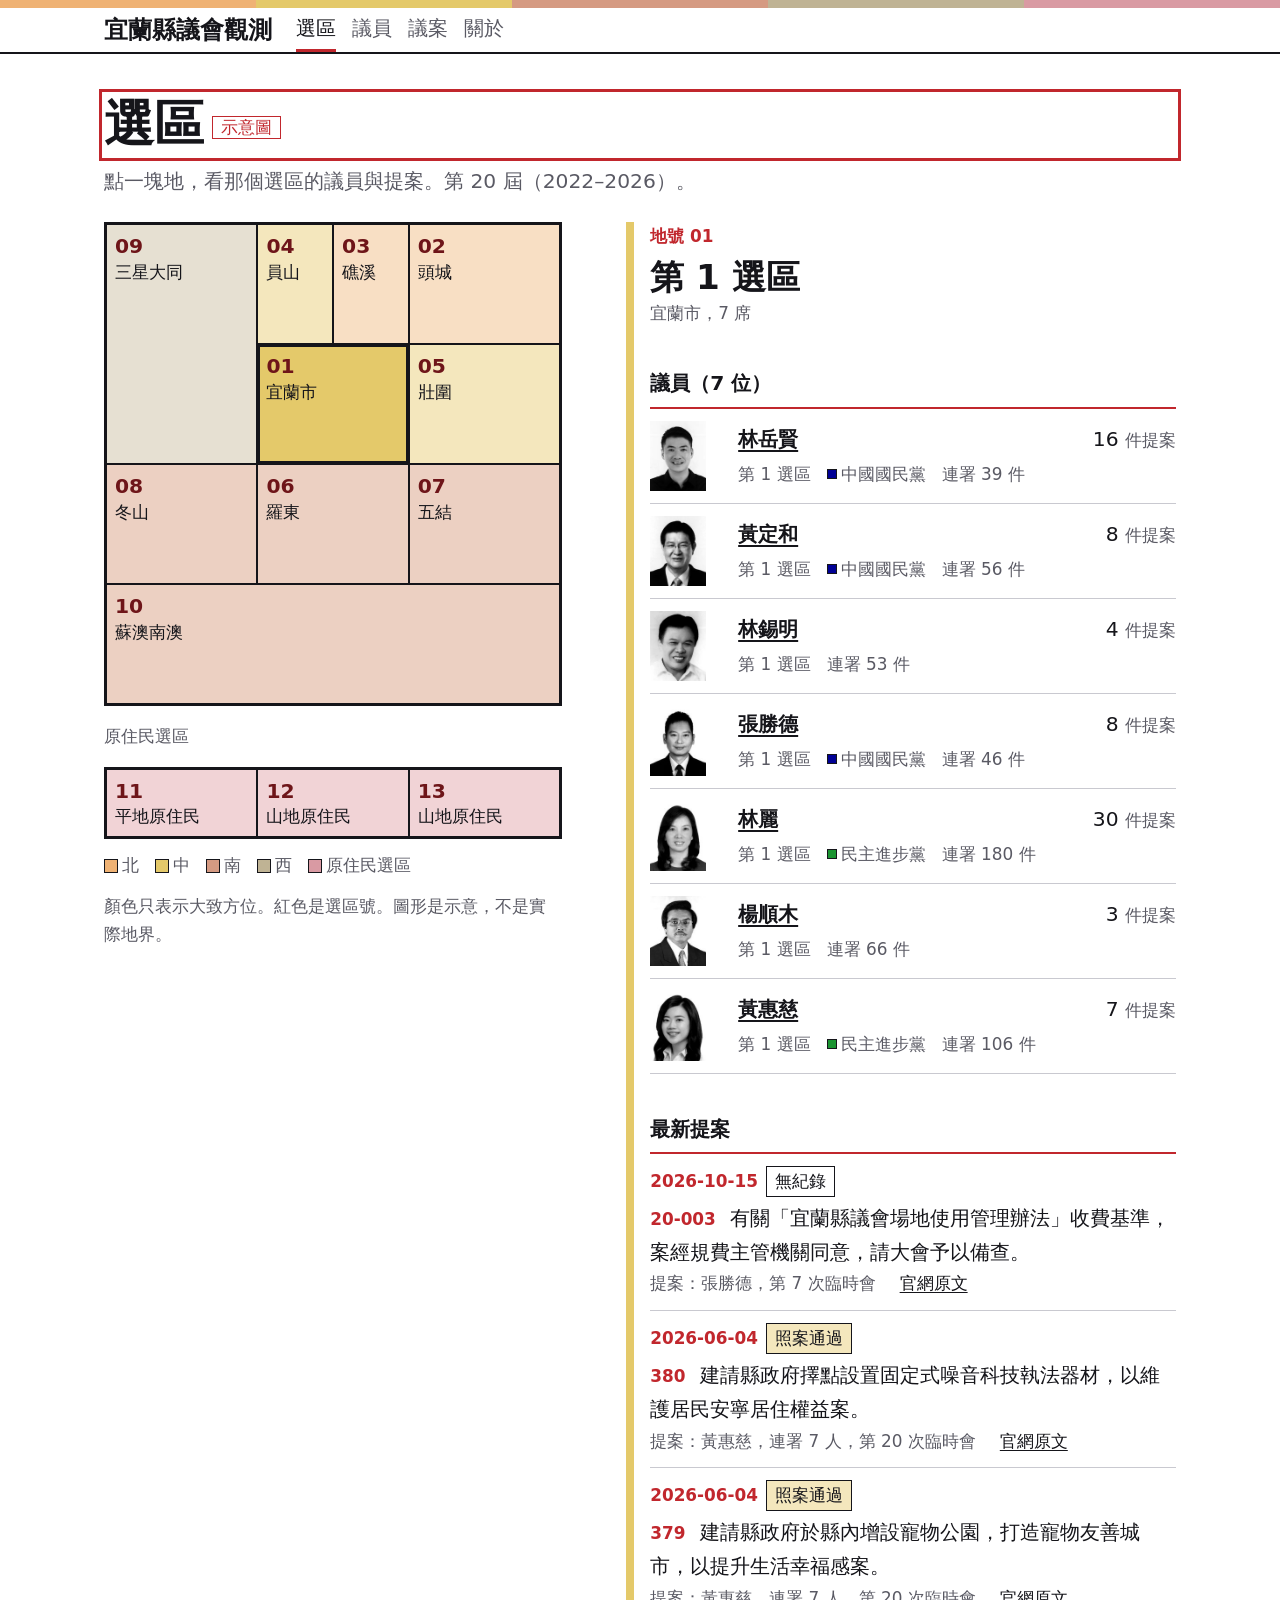
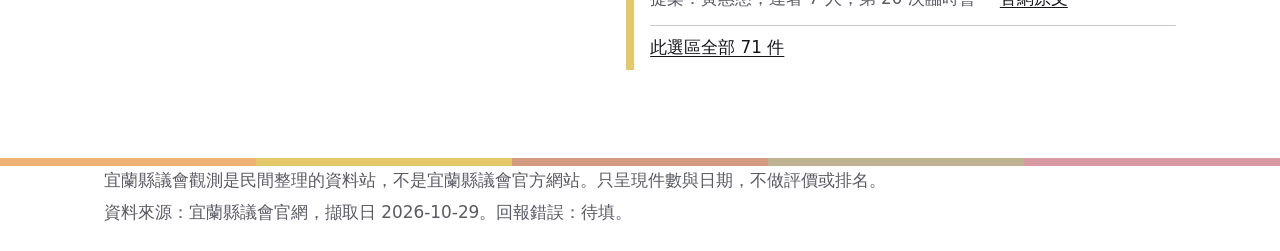
==== site/index.html @ 16c8cc15 "補上孫湯玉惠、沈志弘的財產申報 Co-Authored-By: Claude Sonnet 5.5 <noreply@anthropic.com>" ====
<!doctype html>
<html lang="zh-Hant">
<head>
  <meta charset="utf-8">
  <meta name="viewport" content="width=device-width, initial-scale=1, viewport-fit=cover">
  <title>宜蘭縣議會觀測</title>
  <meta name="description" content="宜蘭縣議會第 20 屆議員與議員提案的公開紀錄，每筆附官網原文連結。民間整理，非官方網站。">
  <meta name="theme-color" content="#ffffff">
  <link rel="icon" href="data:,">
  <link rel="preload" href="data/data.json" as="fetch" crossorigin>
  <link rel="stylesheet" href="css/site.css?v=8">
  <script src="js/app.js?v=8" defer></script>
</head>
<body>
  <a class="skip" href="#main">跳到主要內容</a>
  <div class="band" aria-hidden="true"><i></i><i></i><i></i><i></i><i></i></div>
  <header class="top">
    <div class="wrap bar">
      <a class="brand" href="#/">宜蘭縣議會觀測</a>
      <nav class="nav" aria-label="主選單">
        <a href="#/" data-nav="home">選區</a>
        <a href="#/members" data-nav="members">議員</a>
        <a href="#/bills" data-nav="bills">議案</a>
        <a href="#/about" data-nav="about">關於</a>
      </nav>
    </div>
  </header>
  <main id="main" class="wrap" tabindex="-1">
    <p class="loading">載入中</p>
    <noscript><p>這個網站需要開啟 JavaScript 才能顯示資料。</p></noscript>
  </main>
  <footer class="foot">
    <div class="band" aria-hidden="true"><i></i><i></i><i></i><i></i><i></i></div>
    <div class="wrap">
      <p>宜蘭縣議會觀測是民間整理的資料站，不是宜蘭縣議會官方網站。只呈現件數與日期，不做評價或排名。</p>
      <p id="foot-meta"></p>
    </div>
  </footer>
</body>
</html>
---- site/css/site.css ----
:root {
  --font: -apple-system, BlinkMacSystemFont, "PingFang TC", "Noto Sans TC", "Microsoft JhengHei", system-ui, sans-serif;
  --bg: #ffffff;
  --ink: #15151a;
  --muted: #5a5a64;
  --line: #c9c9d0;
  --accent: #c1272d;
  --accent-deep: #6e1519;
  --tint: #e9e4d3;

  --s1: 4px;
  --s2: 8px;
  --s3: 12px;
  --s4: 16px;
  --s5: 24px;
  --s6: 40px;
  --s7: 64px;

  --text-s: 0.9375rem;
  --text-m: 1.125rem;
  --text-l: 1.3125rem;
  --text-h2: clamp(1.5rem, 3vw, 1.9rem);
  --text-h1: clamp(1.9rem, 5vw, 2.75rem);

  --rule: 1px;
  --frame: 2px;
  --ring: 3px;
  --target: 44px;
  --bar-h: 10px;
  --tile-h: 120px;
  --measure: 40em;
}

/* 暖色配色。地圖與頁面避開藍色與綠色，這兩色留給政黨標示。 */
:root {
  --accent: #c1272d;
  --top-bg: #ffffff; --top-ink: #15151a; --top-muted: #5a5a64;
  --n: #f8dfc4; --n-strong: #efb274;
  --c: #f4e7bd; --c-strong: #e4c96a;
  --s: #ecd0c2; --s-strong: #d59a82;
  --w: #e6e0d2; --w-strong: #bfb394;
  --i: #f1d3d6; --i-strong: #d99aa3;
  --ok: #f4e7bd; --tint: #f4e7bd;
}

/* 政黨顏色只出現在黨籍小標。文字永遠在，顏色不是唯一的訊息。 */
:root {
  --party-ddp: #1b9431;
  --party-kmt: #000095;
  --party-tpp: #28c8c8;
  --party-npp: #fbbe01;
  --party-none: #8a8a93;
}

*, *::before, *::after { box-sizing: border-box; }
html { font-size: 112.5%; -webkit-text-size-adjust: 100%; text-size-adjust: 100%; }
body {
  margin: 0;
  background: var(--bg);
  color: var(--ink);
  font: var(--text-m)/1.7 var(--font);
  font-variant-numeric: tabular-nums;
  -webkit-font-smoothing: antialiased;
}
h1, h2, h3, p, ul, ol, dl, dd { margin: 0; padding: 0; }
ul, ol { list-style: none; }
h1 { font-size: var(--text-h1); line-height: 1.25; }
h2 { font-size: var(--text-h2); line-height: 1.3; }
a { color: var(--ink); text-underline-offset: 0.2em; }
a:hover { color: var(--accent); }
:focus-visible { outline: var(--ring) solid var(--accent); outline-offset: 2px; }
main:focus { outline: none; }

.wrap {
  width: 100%;
  max-width: 1120px;
  margin-inline: auto;
  padding-inline: max(var(--s4), env(safe-area-inset-left)) max(var(--s4), env(safe-area-inset-right));
}
@media (min-width: 720px) { .wrap { padding-inline: var(--s5); } }

.skip { position: absolute; left: var(--s4); top: -100px; padding: var(--s3) var(--s4); background: var(--ink); color: var(--bg); z-index: 10; }
.skip:focus { top: var(--s2); }
.skip:hover { color: var(--bg); }

.band { display: flex; height: 8px; }
.band i { flex: 1; }
.band i:nth-child(1) { background: var(--n-strong); }
.band i:nth-child(2) { background: var(--c-strong); }
.band i:nth-child(3) { background: var(--s-strong); }
.band i:nth-child(4) { background: var(--w-strong); }
.band i:nth-child(5) { background: var(--i-strong); }
.top { background: var(--top-bg); color: var(--top-ink); border-bottom: var(--frame) solid var(--ink); }
.bar { display: flex; flex-wrap: wrap; align-items: center; column-gap: var(--s5); }
.brand { display: inline-flex; align-items: center; min-height: var(--target); color: var(--top-ink); font-size: var(--text-l); font-weight: 700; text-decoration: none; }
.brand:hover { color: var(--top-ink); }
.nav { display: flex; flex-wrap: wrap; column-gap: var(--s4); }
.nav a { display: inline-flex; align-items: center; min-height: var(--target); color: var(--top-muted); text-decoration: none; border-bottom: 3px solid transparent; }
.nav a:hover { color: var(--top-ink); }
.nav a[aria-current] { color: var(--top-ink); border-bottom-color: var(--accent); }

main { min-height: 100vh; padding-block: var(--s6) var(--s7); }
.lede { max-width: var(--measure); margin-top: var(--s2); color: var(--muted); }
.head { margin-bottom: var(--s5); }
.mark { display: inline-block; margin-left: var(--s2); padding: 0 var(--s2); border: var(--rule) solid var(--accent); color: var(--accent); font-size: var(--text-s); font-weight: 400; vertical-align: middle; }

/* 選區地籍圖 */
.split { display: grid; gap: var(--s6); }
@media (min-width: 900px) {
  .split { grid-template-columns: minmax(0, 5fr) minmax(0, 6fr); gap: var(--s7); }
  .sticky { position: sticky; top: var(--s4); align-self: start; }
}
.sheet {
  display: grid;
  grid-template-columns: repeat(6, 1fr);
  grid-auto-rows: var(--tile-h);
  border: var(--frame) solid var(--ink);
}
.sheet.strip { grid-template-columns: repeat(3, 1fr); grid-auto-rows: auto; margin-top: var(--s4); }
.parcel {
  display: flex;
  flex-direction: column;
  justify-content: flex-start;
  padding: var(--s2);
  border: var(--rule) solid var(--ink);
  color: var(--muted);
  font-size: var(--text-s);
  line-height: 1.35;
  text-decoration: none;
  min-width: 0;
}
.parcel b { color: var(--accent-deep); font-size: var(--text-m); }
.g-n { --g: var(--n); --g-strong: var(--n-strong); }
.g-c { --g: var(--c); --g-strong: var(--c-strong); }
.g-s { --g: var(--s); --g-strong: var(--s-strong); }
.g-w { --g: var(--w); --g-strong: var(--w-strong); }
.g-i { --g: var(--i); --g-strong: var(--i-strong); }
.parcel { background: var(--g); color: var(--ink); }
.parcel:hover { background: var(--g-strong); }
.parcel[aria-current] { background: var(--g-strong); outline: 3px solid var(--ink); outline-offset: -3px; }
.strip .parcel { min-height: var(--target); }
.p9 { grid-area: 1 / 1 / 3 / 3; } .p4 { grid-area: 1 / 3 / 2 / 4; } .p3 { grid-area: 1 / 4 / 2 / 5; } .p2 { grid-area: 1 / 5 / 2 / 7; }
.p1 { grid-area: 2 / 3 / 3 / 5; } .p5 { grid-area: 2 / 5 / 3 / 7; }
.p8 { grid-area: 3 / 1 / 4 / 3; } .p6 { grid-area: 3 / 3 / 4 / 5; } .p7 { grid-area: 3 / 5 / 4 / 7; }
.p10 { grid-area: 4 / 1 / 5 / 7; }
.swatches { display: flex; flex-wrap: wrap; gap: var(--s1) var(--s4); margin-top: var(--s3); font-size: var(--text-s); color: var(--muted); }
.swatches i { display: inline-block; width: 14px; height: 14px; margin-right: var(--s1); vertical-align: -2px; background: var(--g-strong); border: var(--rule) solid var(--ink); }
.legend { margin-top: var(--s3); color: var(--muted); font-size: var(--text-s); }
.legend-group { margin-top: var(--s4); font-size: var(--text-s); color: var(--muted); }

.detail { padding-left: var(--s4); border-left: 8px solid var(--g-strong); }
.detail, .detail h2 { scroll-margin-top: calc(env(safe-area-inset-top, 0px) + var(--s7)); }
.detail .no { color: var(--accent); font-weight: 700; font-size: var(--text-s); }
.detail h2 { margin-top: var(--s1); }
.sub { color: var(--muted); font-size: var(--text-s); }
.block { margin-top: var(--s6); }
.block-title { font-size: var(--text-m); line-height: 1.5; padding-bottom: var(--s2); border-bottom: var(--frame) solid var(--accent); }
.more { display: inline-flex; align-items: center; min-height: var(--target); font-size: var(--text-s); }

/* 清單列 */
.rows > li { display: grid; grid-template-columns: 1fr auto; column-gap: var(--s4); padding: var(--s3) 0; border-bottom: var(--rule) solid var(--line); }
.rows .name { font-weight: 700; }
.rows .meta { grid-column: 1 / -1; display: flex; flex-wrap: wrap; align-items: center; gap: 0 var(--s4); color: var(--muted); font-size: var(--text-s); }
.rows .count { text-align: right; white-space: nowrap; }
.rows .count span { color: var(--muted); font-size: var(--text-s); }
.rows .no { color: var(--accent); font-weight: 700; margin-right: var(--s2); }
.rows .what { grid-column: 1 / -1; }

.rows > li.person { grid-template-columns: auto 1fr auto; align-items: center; }
.rows > li.person .face { grid-row: 1 / 3; margin-right: var(--s4); }
.rows > li.person .meta { grid-column: 2 / -1; }
.face { display: block; background: var(--tint); object-fit: cover; object-position: top; }
.face-s { width: 56px; height: 70px; }
.face-l { width: 160px; height: 200px; }
.face.none { display: grid; place-items: center; color: var(--muted); font-size: var(--text-l); font-weight: 700; }
.profile { display: flex; flex-wrap: wrap; gap: var(--s4) var(--s5); align-items: flex-start; }
.portrait { margin: 0; }
.portrait figcaption { max-width: 160px; margin-top: var(--s2); color: var(--muted); font-size: var(--text-s); }

.bill .date { color: var(--accent); font-weight: 700; font-size: var(--text-s); }
.bill .result.ok { background: var(--ok); }
.bill .result { display: inline-block; margin-left: var(--s2); padding: 0 var(--s2); border: var(--rule) solid var(--ink); color: var(--ink); font-size: var(--text-s); font-weight: 400; }
.bill .title { margin-top: var(--s1); }
.bill .meta a { margin-left: var(--s2); }
.bill .issue { color: var(--accent); font-size: var(--text-s); }

/* 表單 */
.filters { display: grid; gap: var(--s3); margin-bottom: var(--s5); }
@media (min-width: 720px) { .filters { grid-template-columns: repeat(4, 1fr); } }
.field { display: grid; gap: var(--s1); font-size: var(--text-s); color: var(--muted); }
.field select, .field input {
  min-height: var(--target);
  padding: 0 var(--s3);
  border: var(--rule) solid var(--muted);
  border-radius: 0;
  background: var(--bg);
  color: var(--ink);
  font: var(--text-m) var(--font);
}
.count-line { margin-bottom: var(--s3); color: var(--muted); font-size: var(--text-s); }
.btn { min-height: var(--target); padding: 0 var(--s5); border: var(--frame) solid var(--ink); background: var(--bg); color: var(--ink); font: 700 var(--text-m) var(--font); cursor: pointer; }
.btn:hover { background: var(--tint); }
.btn-row { margin-top: var(--s5); }

/* 長條 */
.bars > li { display: grid; grid-template-columns: 1fr auto; column-gap: var(--s4); padding: var(--s2) 0; }
.bars .track { grid-column: 1 / -1; height: var(--bar-h); background: var(--tint); }
.bars .fill { display: block; width: calc(var(--v) * 1%); height: 100%; background: var(--accent); }

.prose { max-width: var(--measure); }
.prose h2 { margin-top: var(--s6); }
.prose p, .prose li { margin-top: var(--s2); }
.prose ul { list-style: disc; padding-left: var(--s5); }

.foot { padding-block: var(--s5); border-top: 0; color: var(--muted); font-size: var(--text-s); }
.foot p + p { margin-top: var(--s1); }

.party { display: inline-flex; align-items: center; gap: var(--s1); }
.party::before { content: ""; width: 10px; height: 10px; background: var(--party-none); border: var(--rule) solid var(--ink); }
.party.ddp::before { background: var(--party-ddp); }
.party.kmt::before { background: var(--party-kmt); }
.party.tpp::before { background: var(--party-tpp); }
.party.npp::before { background: var(--party-npp); }

/* 互動動畫：只在使用者沒有要求減少動態時才有。 */
@media (prefers-reduced-motion: no-preference) {
  :root { --t: 160ms; --ease: cubic-bezier(0.22, 1, 0.36, 1); }
  .parcel { transition: background-color var(--t) var(--ease); }
  .parcel:active { transform: scale(0.97); }
  .detail { animation: rise 240ms var(--ease) both; }
  .bars .fill { transform-origin: left; animation: grow 480ms var(--ease) both; animation-delay: calc(var(--k, 0) * 40ms); }
  .rows > li.is-new { animation: rise 260ms var(--ease) both; animation-delay: calc(var(--k, 0) * 25ms); }
  .more, .nav a, .btn { transition: color var(--t) var(--ease), background-color var(--t) var(--ease); }
  html { scroll-behavior: smooth; }
}
@keyframes rise { from { opacity: 0; transform: translateY(8px); } to { opacity: 1; transform: none; } }
@keyframes grow { from { transform: scaleX(0); } to { transform: scaleX(1); } }

/* 財產申報 */
.facts { margin-top: var(--s3); }
.facts > div { padding: var(--s3) 0; border-bottom: var(--rule) solid var(--line); }
.facts dt { color: var(--muted); font-size: var(--text-s); }
.facts dd { margin: 0; font-size: var(--text-l); font-weight: 700; }
.facts.small dd { font-size: var(--text-m); font-weight: 400; }
.full { margin-top: var(--s3); }
.full summary { display: flex; align-items: center; min-height: var(--target); cursor: pointer; font-weight: 700; }
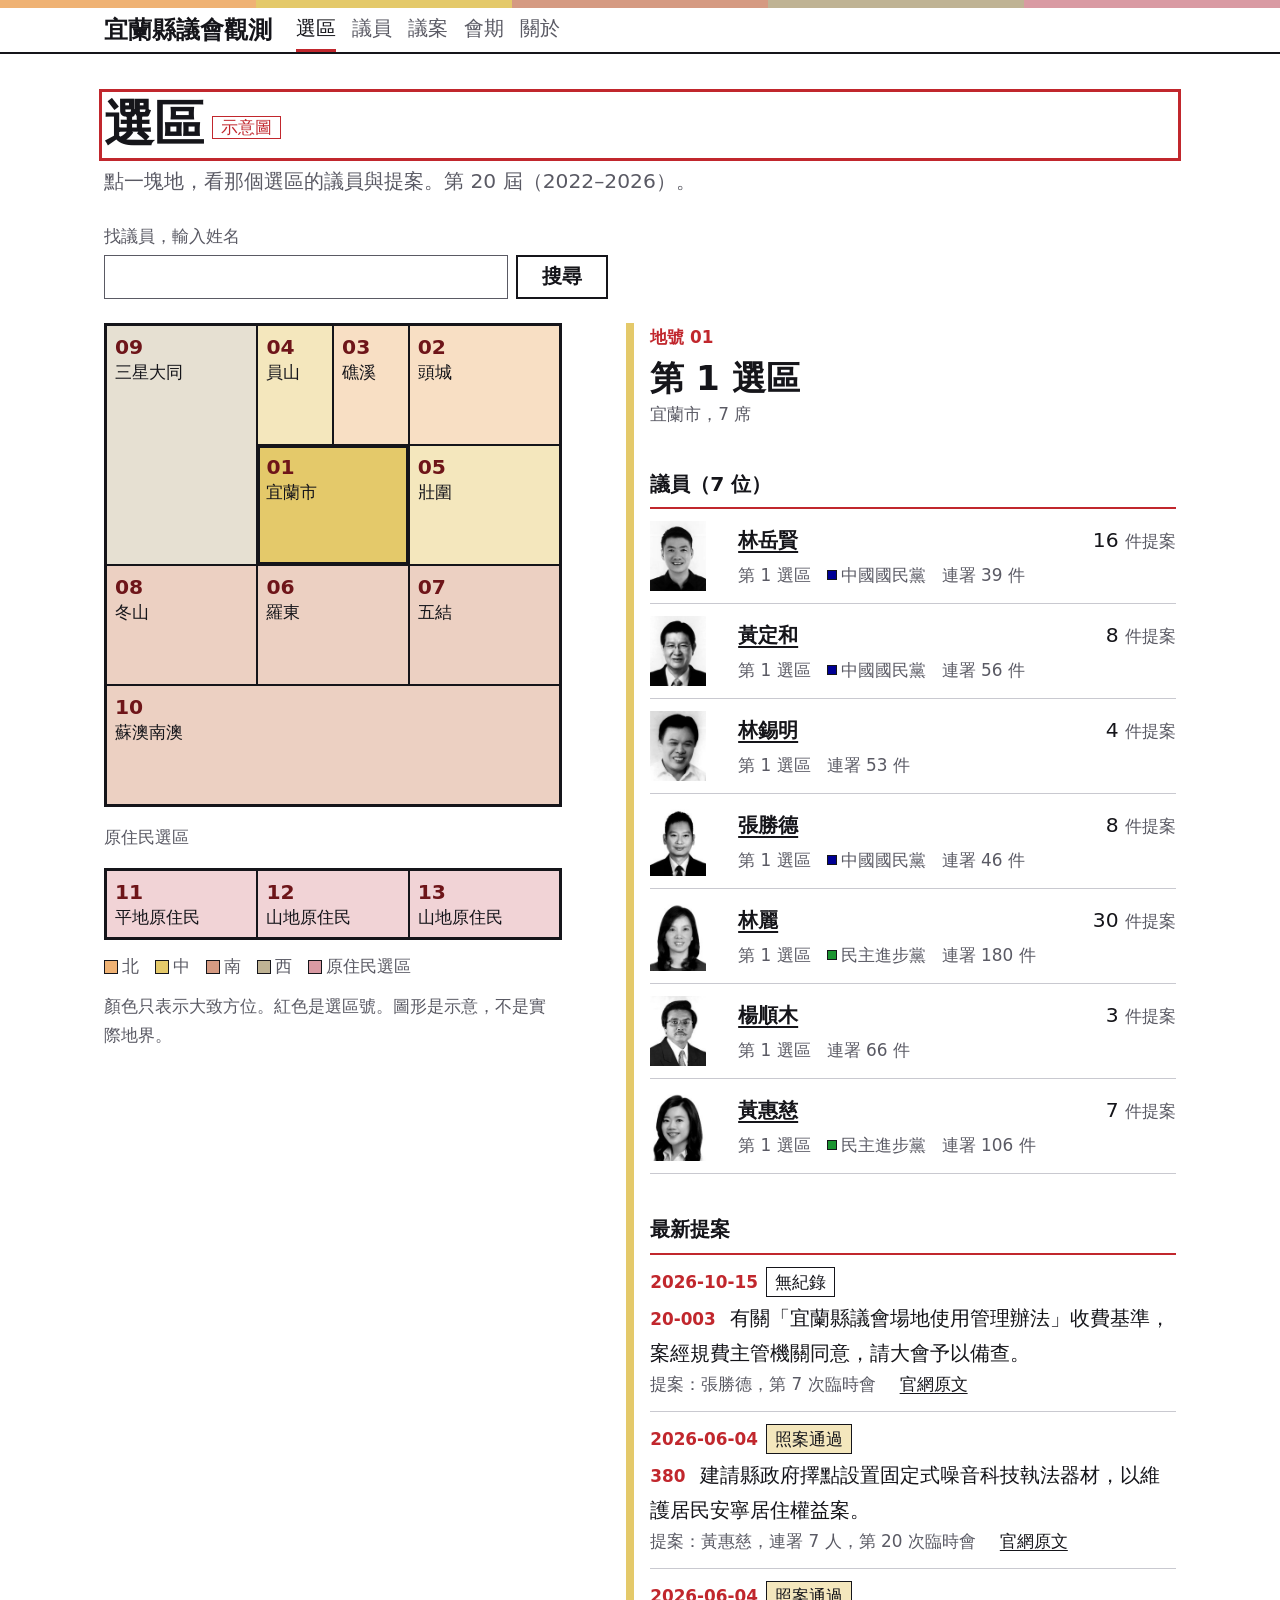
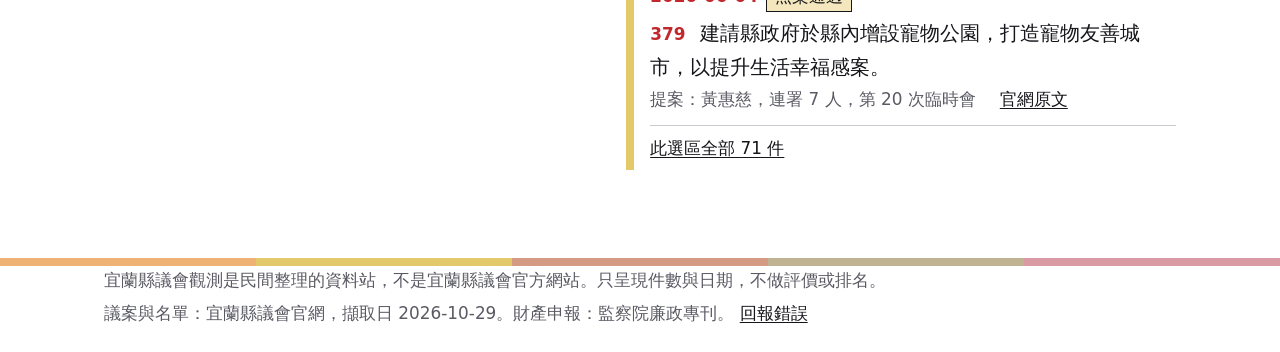
==== commit 07e096de: "加入會期頁、姓名搜尋、離任議員頁、分享預覽圖，並註明提案數的範圍 Co-Authored-By: Claude Sonnet 5.5 <noreply@anthropic.com>" ====
--- a/site/index.html
+++ b/site/index.html
@@ -6,10 +6,16 @@
   <title>宜蘭縣議會觀測</title>
   <meta name="description" content="宜蘭縣議會第 20 屆議員與議員提案的公開紀錄，每筆附官網原文連結。民間整理，非官方網站。">
   <meta name="theme-color" content="#ffffff">
+  <meta property="og:type" content="website">
+  <meta property="og:title" content="宜蘭縣議會觀測">
+  <meta property="og:description" content="宜蘭縣議會第 20 屆議員、議案與財產申報的公開紀錄，每筆附官方原文連結。">
+  <meta property="og:image" content="https://tachikoma8964.github.io/yilan-council-watch/og.png">
+  <meta property="og:url" content="https://tachikoma8964.github.io/yilan-council-watch/">
+  <meta name="twitter:card" content="summary_large_image">
   <link rel="icon" href="data:,">
   <link rel="preload" href="data/data.json" as="fetch" crossorigin>
-  <link rel="stylesheet" href="css/site.css?v=8">
-  <script src="js/app.js?v=8" defer></script>
+  <link rel="stylesheet" href="css/site.css?v=10">
+  <script src="js/app.js?v=10" defer></script>
 </head>
 <body>
   <a class="skip" href="#main">跳到主要內容</a>
@@ -21,6 +27,7 @@
         <a href="#/" data-nav="home">選區</a>
         <a href="#/members" data-nav="members">議員</a>
         <a href="#/bills" data-nav="bills">議案</a>
+        <a href="#/sessions" data-nav="sessions">會期</a>
         <a href="#/about" data-nav="about">關於</a>
       </nav>
     </div>
--- a/site/css/site.css
+++ b/site/css/site.css
@@ -244,3 +244,9 @@
 .facts.small dd { font-size: var(--text-m); font-weight: 400; }
 .full { margin-top: var(--s3); }
 .full summary { display: flex; align-items: center; min-height: var(--target); cursor: pointer; font-weight: 700; }
+
+/* 搜尋 */
+.search { margin-bottom: var(--s5); max-width: 28rem; }
+.search-row { display: flex; gap: var(--s2); }
+.search-row input { flex: 1; min-width: 0; }
+.search input[type=search] { -webkit-appearance: none; appearance: none; }
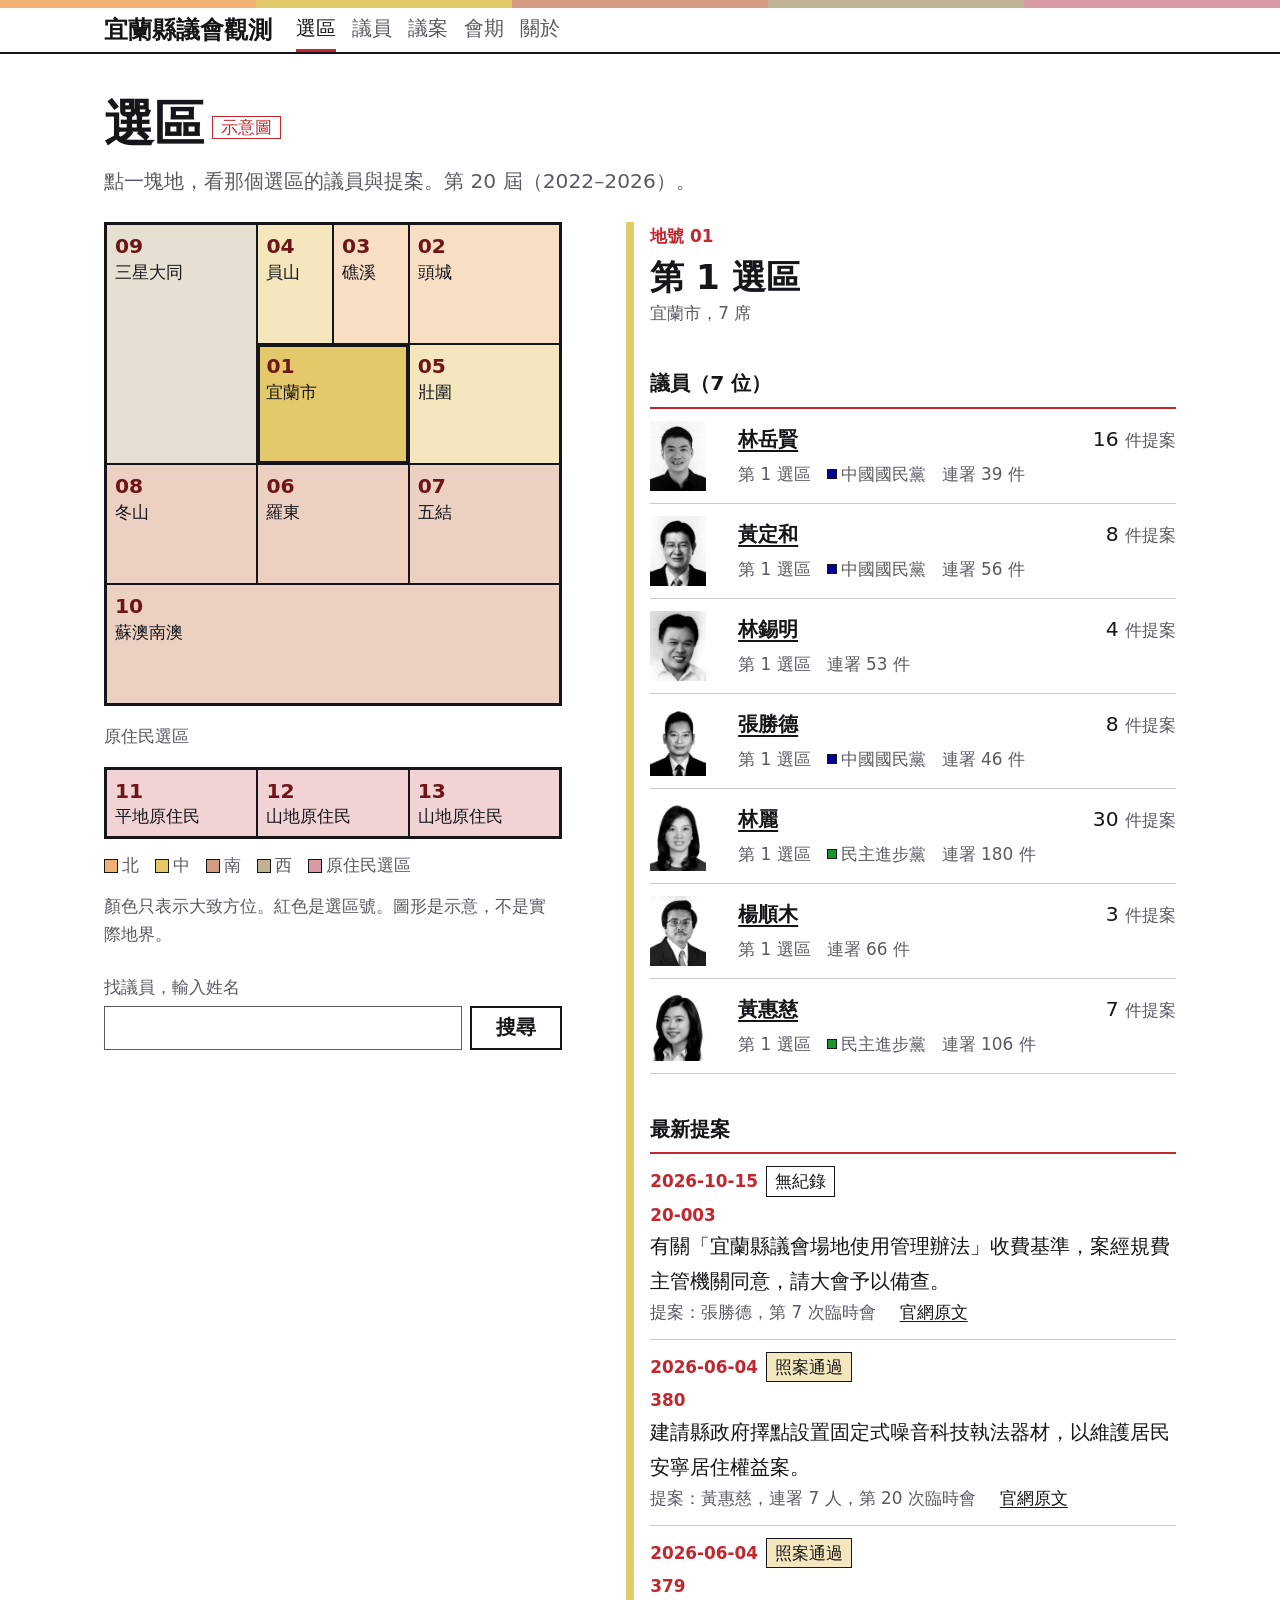
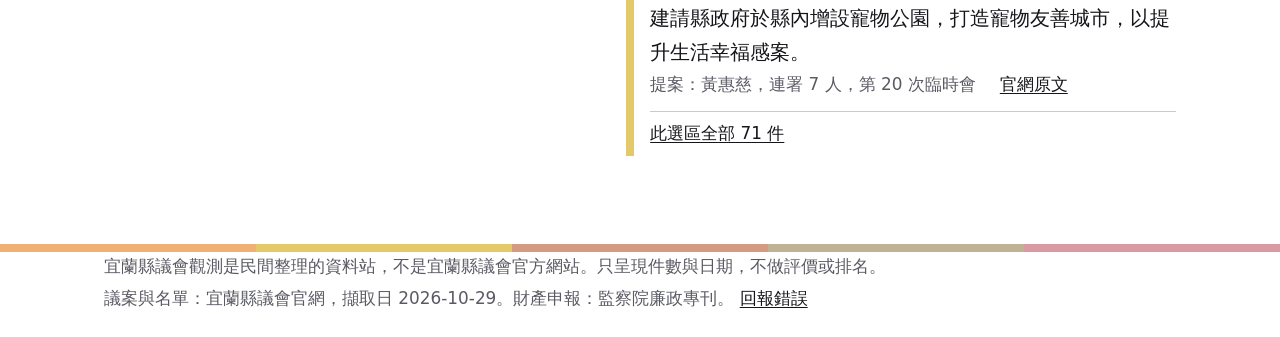
==== commit b4ee9018: "改善介面：標題不再有焦點框、議案篩選改兩欄並即選即查、手機版可一鍵回地圖、整列可點、空結果與清除篩選 Co-Authored-By: Claude Fable 5.1 <noreply@anthrop" ====
--- a/site/index.html
+++ b/site/index.html
@@ -14,8 +14,8 @@
   <meta name="twitter:card" content="summary_large_image">
   <link rel="icon" href="data:,">
   <link rel="preload" href="data/data.json" as="fetch" crossorigin>
-  <link rel="stylesheet" href="css/site.css?v=10">
-  <script src="js/app.js?v=10" defer></script>
+  <link rel="stylesheet" href="css/site.css?v=12">
+  <script src="js/app.js?v=12" defer></script>
 </head>
 <body>
   <a class="skip" href="#main">跳到主要內容</a>
--- a/site/css/site.css
+++ b/site/css/site.css
@@ -26,6 +26,7 @@
   --frame: 2px;
   --ring: 3px;
   --target: 44px;
+  --control-border: #5a5a64;
   --bar-h: 10px;
   --tile-h: 120px;
   --measure: 40em;
@@ -69,7 +70,7 @@
 a { color: var(--ink); text-underline-offset: 0.2em; }
 a:hover { color: var(--accent); }
 :focus-visible { outline: var(--ring) solid var(--accent); outline-offset: 2px; }
-main:focus { outline: none; }
+main:focus, h1:focus, h2:focus { outline: none; }
 
 .wrap {
   width: 100%;
@@ -150,7 +151,9 @@
 
 .detail { padding-left: var(--s4); border-left: 8px solid var(--g-strong); }
 .detail, .detail h2 { scroll-margin-top: calc(env(safe-area-inset-top, 0px) + var(--s7)); }
-.detail .no { color: var(--accent); font-weight: 700; font-size: var(--text-s); }
+.detail .no { display: flex; justify-content: space-between; align-items: center; color: var(--accent); font-weight: 700; font-size: var(--text-s); }
+.to-map { display: none; min-height: var(--target); padding: 0 var(--s3); border: var(--rule) solid var(--ink); background: var(--bg); color: var(--ink); font: var(--text-s) var(--font); cursor: pointer; }
+@media (max-width: 899px) { .to-map { display: inline-flex; align-items: center; } }
 .detail h2 { margin-top: var(--s1); }
 .sub { color: var(--muted); font-size: var(--text-s); }
 .block { margin-top: var(--s6); }
@@ -158,8 +161,11 @@
 .more { display: inline-flex; align-items: center; min-height: var(--target); font-size: var(--text-s); }
 
 /* 清單列 */
-.rows > li { display: grid; grid-template-columns: 1fr auto; column-gap: var(--s4); padding: var(--s3) 0; border-bottom: var(--rule) solid var(--line); }
+.rows > li { position: relative; display: grid; grid-template-columns: 1fr auto; column-gap: var(--s4); padding: var(--s3) 0; border-bottom: var(--rule) solid var(--line); }
 .rows .name { font-weight: 700; }
+.rows .name a::after { content: ""; position: absolute; inset: 0; }
+.rows > li:has(.name a:hover) { background: var(--tint); box-shadow: 0 0 0 var(--s2) var(--tint); }
+.bill .meta a, .foot a { display: inline-block; padding-block: var(--s2); margin-block: calc(-1 * var(--s2)); }
 .rows .meta { grid-column: 1 / -1; display: flex; flex-wrap: wrap; align-items: center; gap: 0 var(--s4); color: var(--muted); font-size: var(--text-s); }
 .rows .count { text-align: right; white-space: nowrap; }
 .rows .count span { color: var(--muted); font-size: var(--text-s); }
@@ -185,13 +191,16 @@
 .bill .issue { color: var(--accent); font-size: var(--text-s); }
 
 /* 表單 */
-.filters { display: grid; gap: var(--s3); margin-bottom: var(--s5); }
+.filters { display: grid; grid-template-columns: 1fr 1fr; gap: var(--s3); margin-bottom: var(--s5); }
 @media (min-width: 720px) { .filters { grid-template-columns: repeat(4, 1fr); } }
+.filters .wide { grid-column: 1 / -1; }
+.more-btn { display: flex; justify-content: center; align-items: center; text-decoration: none; }
+@media (min-width: 720px) { .more-btn { display: inline-flex; } }
 .field { display: grid; gap: var(--s1); font-size: var(--text-s); color: var(--muted); }
 .field select, .field input {
   min-height: var(--target);
   padding: 0 var(--s3);
-  border: var(--rule) solid var(--muted);
+  border: var(--rule) solid var(--control-border);
   border-radius: 0;
   background: var(--bg);
   color: var(--ink);
@@ -247,6 +256,7 @@
 
 /* 搜尋 */
 .search { margin-bottom: var(--s5); max-width: 28rem; }
+.sticky .search { margin: var(--s5) 0 0; }
 .search-row { display: flex; gap: var(--s2); }
 .search-row input { flex: 1; min-width: 0; }
 .search input[type=search] { -webkit-appearance: none; appearance: none; }
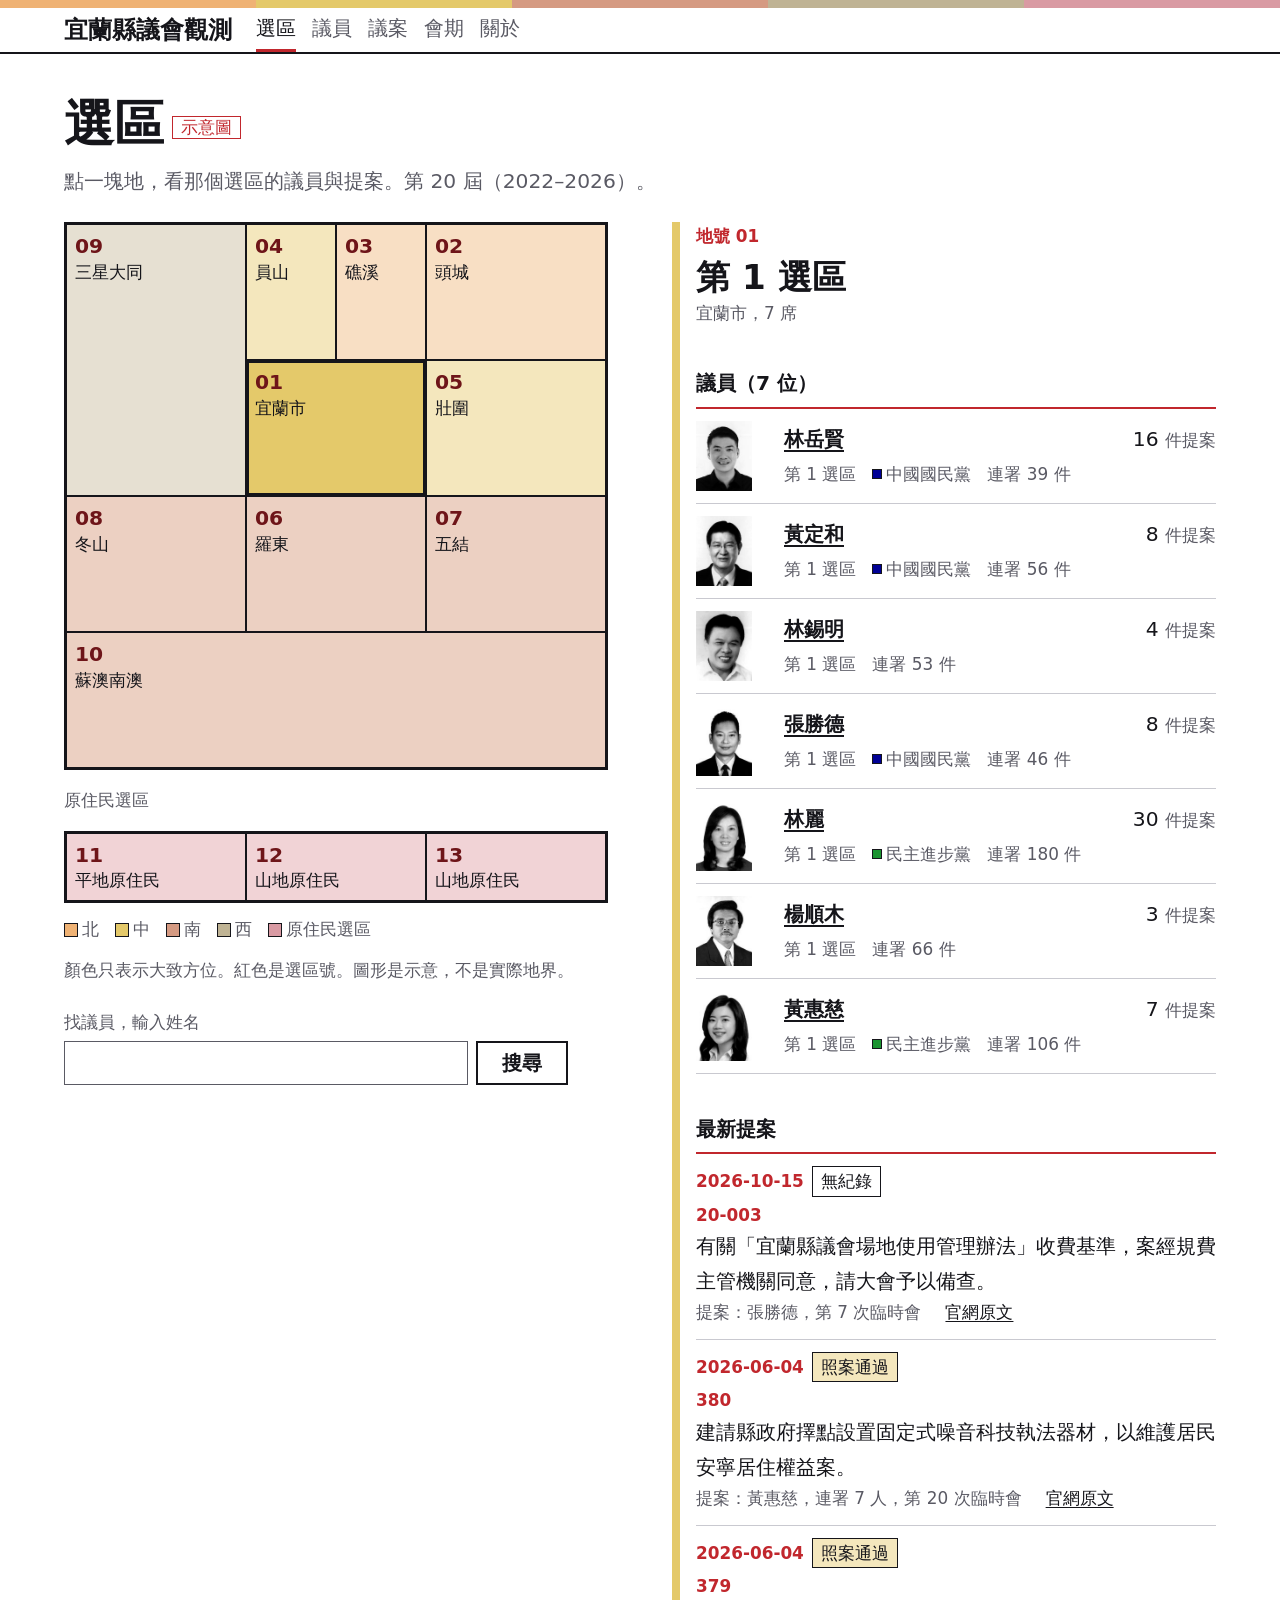
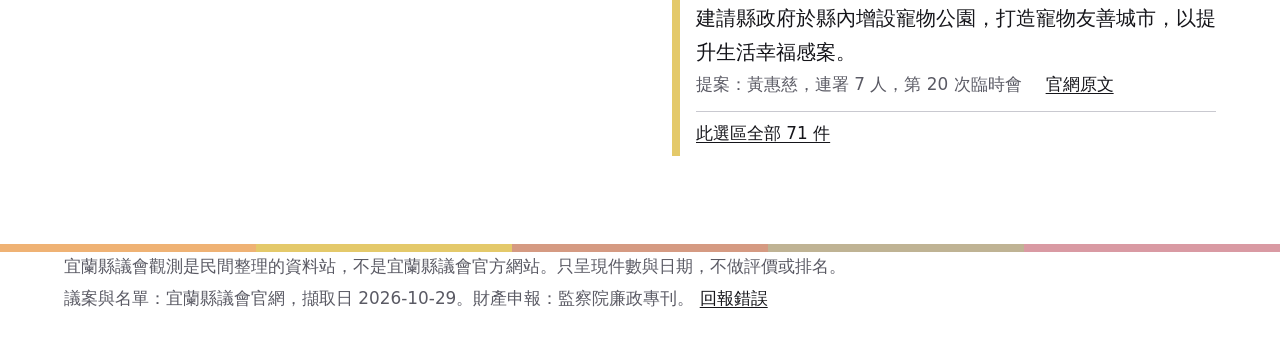
==== commit 0e71e415: "依風格合約收尾：地籍圖在桌機與內容欄等寬、瀏覽器預設樣式套用配色、議案文字限制行寬、手機版照片說明不再擠在相片下、載入失敗可重試 Co-Authored-By: Claude Fable 5.1 <n" ====
--- a/site/index.html
+++ b/site/index.html
@@ -14,8 +14,8 @@
   <meta name="twitter:card" content="summary_large_image">
   <link rel="icon" href="data:,">
   <link rel="preload" href="data/data.json" as="fetch" crossorigin>
-  <link rel="stylesheet" href="css/site.css?v=12">
-  <script src="js/app.js?v=12" defer></script>
+  <link rel="stylesheet" href="css/site.css?v=13">
+  <script src="js/app.js?v=13" defer></script>
 </head>
 <body>
   <a class="skip" href="#main">跳到主要內容</a>
--- a/site/css/site.css
+++ b/site/css/site.css
@@ -71,10 +71,12 @@
 a:hover { color: var(--accent); }
 :focus-visible { outline: var(--ring) solid var(--accent); outline-offset: 2px; }
 main:focus, h1:focus, h2:focus { outline: none; }
+::selection { background: var(--c-strong); color: var(--ink); }
+input, select, textarea { caret-color: var(--accent); accent-color: var(--accent); }
 
 .wrap {
   width: 100%;
-  max-width: 1120px;
+  max-width: 1200px;
   margin-inline: auto;
   padding-inline: max(var(--s4), env(safe-area-inset-left)) max(var(--s4), env(safe-area-inset-right));
 }
@@ -108,7 +110,8 @@
 /* 選區地籍圖 */
 .split { display: grid; gap: var(--s6); }
 @media (min-width: 900px) {
-  .split { grid-template-columns: minmax(0, 5fr) minmax(0, 6fr); gap: var(--s7); }
+  .split { grid-template-columns: minmax(0, 1fr) minmax(0, 1fr); gap: var(--s7); }
+  :root { --tile-h: 136px; }
   .sticky { position: sticky; top: var(--s4); align-self: start; }
 }
 .sheet {
@@ -164,7 +167,7 @@
 .rows > li { position: relative; display: grid; grid-template-columns: 1fr auto; column-gap: var(--s4); padding: var(--s3) 0; border-bottom: var(--rule) solid var(--line); }
 .rows .name { font-weight: 700; }
 .rows .name a::after { content: ""; position: absolute; inset: 0; }
-.rows > li:has(.name a:hover) { background: var(--tint); box-shadow: 0 0 0 var(--s2) var(--tint); }
+.rows > li:has(.name a:hover) { background: var(--tint); padding-inline: var(--s2); margin-inline: calc(-1 * var(--s2)); }
 .bill .meta a, .foot a { display: inline-block; padding-block: var(--s2); margin-block: calc(-1 * var(--s2)); }
 .rows .meta { grid-column: 1 / -1; display: flex; flex-wrap: wrap; align-items: center; gap: 0 var(--s4); color: var(--muted); font-size: var(--text-s); }
 .rows .count { text-align: right; white-space: nowrap; }
@@ -181,12 +184,14 @@
 .face.none { display: grid; place-items: center; color: var(--muted); font-size: var(--text-l); font-weight: 700; }
 .profile { display: flex; flex-wrap: wrap; gap: var(--s4) var(--s5); align-items: flex-start; }
 .portrait { margin: 0; }
-.portrait figcaption { max-width: 160px; margin-top: var(--s2); color: var(--muted); font-size: var(--text-s); }
+.portrait figcaption { margin-top: var(--s2); color: var(--muted); font-size: var(--text-s); }
+@media (min-width: 720px) { .portrait figcaption { max-width: 160px; } }
 
 .bill .date { color: var(--accent); font-weight: 700; font-size: var(--text-s); }
 .bill .result.ok { background: var(--ok); }
 .bill .result { display: inline-block; margin-left: var(--s2); padding: 0 var(--s2); border: var(--rule) solid var(--ink); color: var(--ink); font-size: var(--text-s); font-weight: 400; }
 .bill .title { margin-top: var(--s1); }
+.bill .title, .bill .meta { max-width: var(--measure); }
 .bill .meta a { margin-left: var(--s2); }
 .bill .issue { color: var(--accent); font-size: var(--text-s); }
 
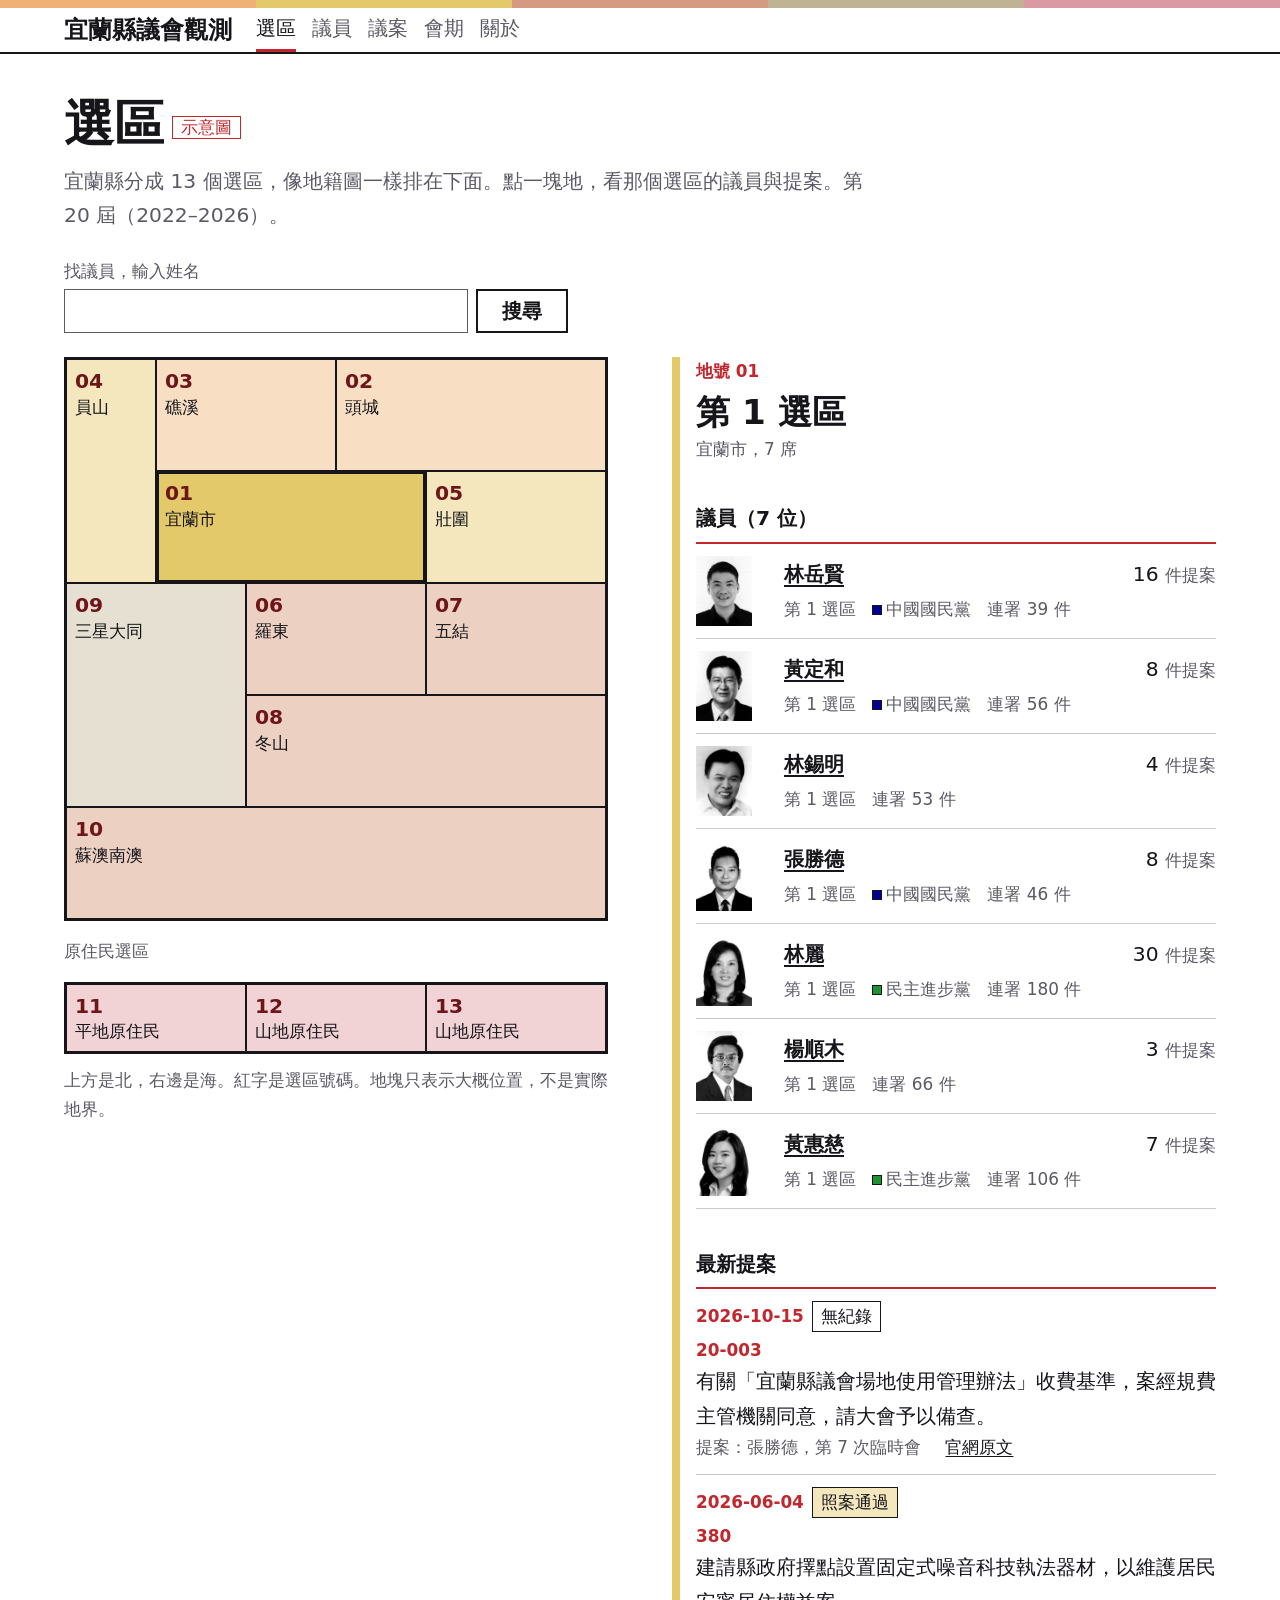
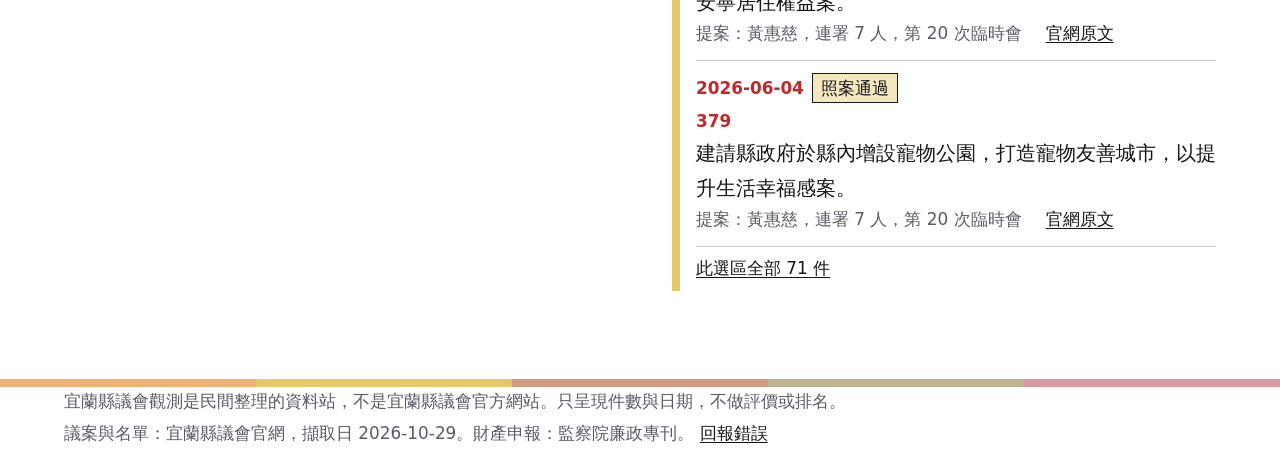
==== commit 577e2125: "選區圖改照地理方位排列（上北右海），找議員搬回頁首，分享圖同步 Co-Authored-By: Claude Fable 5.1 <noreply@anthropic.com>" ====
--- a/site/index.html
+++ b/site/index.html
@@ -14,8 +14,8 @@
   <meta name="twitter:card" content="summary_large_image">
   <link rel="icon" href="data:,">
   <link rel="preload" href="data/data.json" as="fetch" crossorigin>
-  <link rel="stylesheet" href="css/site.css?v=13">
-  <script src="js/app.js?v=13" defer></script>
+  <link rel="stylesheet" href="css/site.css?v=14">
+  <script src="js/app.js?v=14" defer></script>
 </head>
 <body>
   <a class="skip" href="#main">跳到主要內容</a>
--- a/site/css/site.css
+++ b/site/css/site.css
@@ -28,7 +28,7 @@
   --target: 44px;
   --control-border: #5a5a64;
   --bar-h: 10px;
-  --tile-h: 120px;
+  --tile-h: 100px;
   --measure: 40em;
 }
 
@@ -111,7 +111,7 @@
 .split { display: grid; gap: var(--s6); }
 @media (min-width: 900px) {
   .split { grid-template-columns: minmax(0, 1fr) minmax(0, 1fr); gap: var(--s7); }
-  :root { --tile-h: 136px; }
+  :root { --tile-h: 112px; }
   .sticky { position: sticky; top: var(--s4); align-self: start; }
 }
 .sheet {
@@ -134,6 +134,7 @@
   min-width: 0;
 }
 .parcel b { color: var(--accent-deep); font-size: var(--text-m); }
+.parcel span { overflow-wrap: anywhere; }
 .g-n { --g: var(--n); --g-strong: var(--n-strong); }
 .g-c { --g: var(--c); --g-strong: var(--c-strong); }
 .g-s { --g: var(--s); --g-strong: var(--s-strong); }
@@ -143,10 +144,12 @@
 .parcel:hover { background: var(--g-strong); }
 .parcel[aria-current] { background: var(--g-strong); outline: 3px solid var(--ink); outline-offset: -3px; }
 .strip .parcel { min-height: var(--target); }
-.p9 { grid-area: 1 / 1 / 3 / 3; } .p4 { grid-area: 1 / 3 / 2 / 4; } .p3 { grid-area: 1 / 4 / 2 / 5; } .p2 { grid-area: 1 / 5 / 2 / 7; }
-.p1 { grid-area: 2 / 3 / 3 / 5; } .p5 { grid-area: 2 / 5 / 3 / 7; }
-.p8 { grid-area: 3 / 1 / 4 / 3; } .p6 { grid-area: 3 / 3 / 4 / 5; } .p7 { grid-area: 3 / 5 / 4 / 7; }
-.p10 { grid-area: 4 / 1 / 5 / 7; }
+/* 上為北、右為海：員山在宜蘭市西邊，三星大同在羅東冬山西邊，蘇澳南澳在最南。 */
+.p4 { grid-area: 1 / 1 / 3 / 2; } .p3 { grid-area: 1 / 2 / 2 / 4; } .p2 { grid-area: 1 / 4 / 2 / 7; }
+.p1 { grid-area: 2 / 2 / 3 / 5; } .p5 { grid-area: 2 / 5 / 3 / 7; }
+.p9 { grid-area: 3 / 1 / 5 / 3; } .p6 { grid-area: 3 / 3 / 4 / 5; } .p7 { grid-area: 3 / 5 / 4 / 7; }
+.p8 { grid-area: 4 / 3 / 5 / 7; }
+.p10 { grid-area: 5 / 1 / 6 / 7; }
 .swatches { display: flex; flex-wrap: wrap; gap: var(--s1) var(--s4); margin-top: var(--s3); font-size: var(--text-s); color: var(--muted); }
 .swatches i { display: inline-block; width: 14px; height: 14px; margin-right: var(--s1); vertical-align: -2px; background: var(--g-strong); border: var(--rule) solid var(--ink); }
 .legend { margin-top: var(--s3); color: var(--muted); font-size: var(--text-s); }
@@ -261,7 +264,6 @@
 
 /* 搜尋 */
 .search { margin-bottom: var(--s5); max-width: 28rem; }
-.sticky .search { margin: var(--s5) 0 0; }
 .search-row { display: flex; gap: var(--s2); }
 .search-row input { flex: 1; min-width: 0; }
 .search input[type=search] { -webkit-appearance: none; appearance: none; }
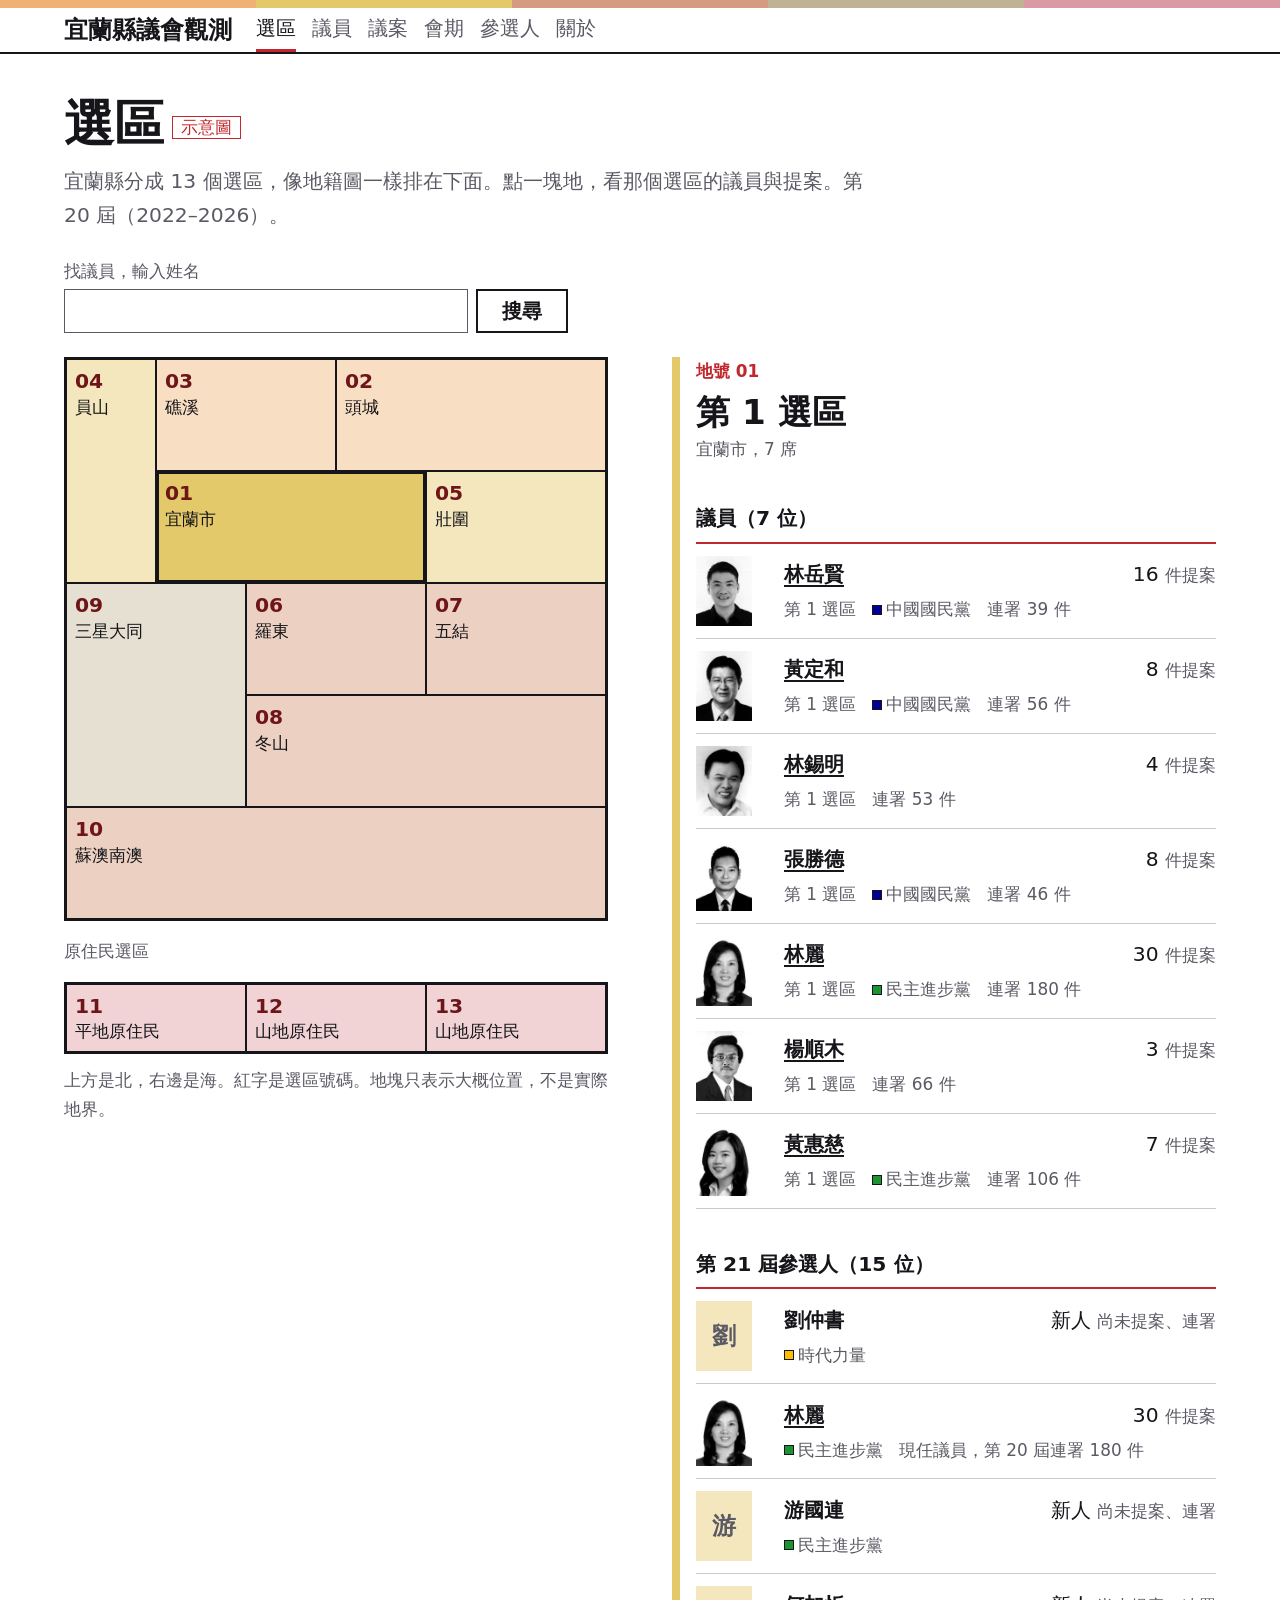
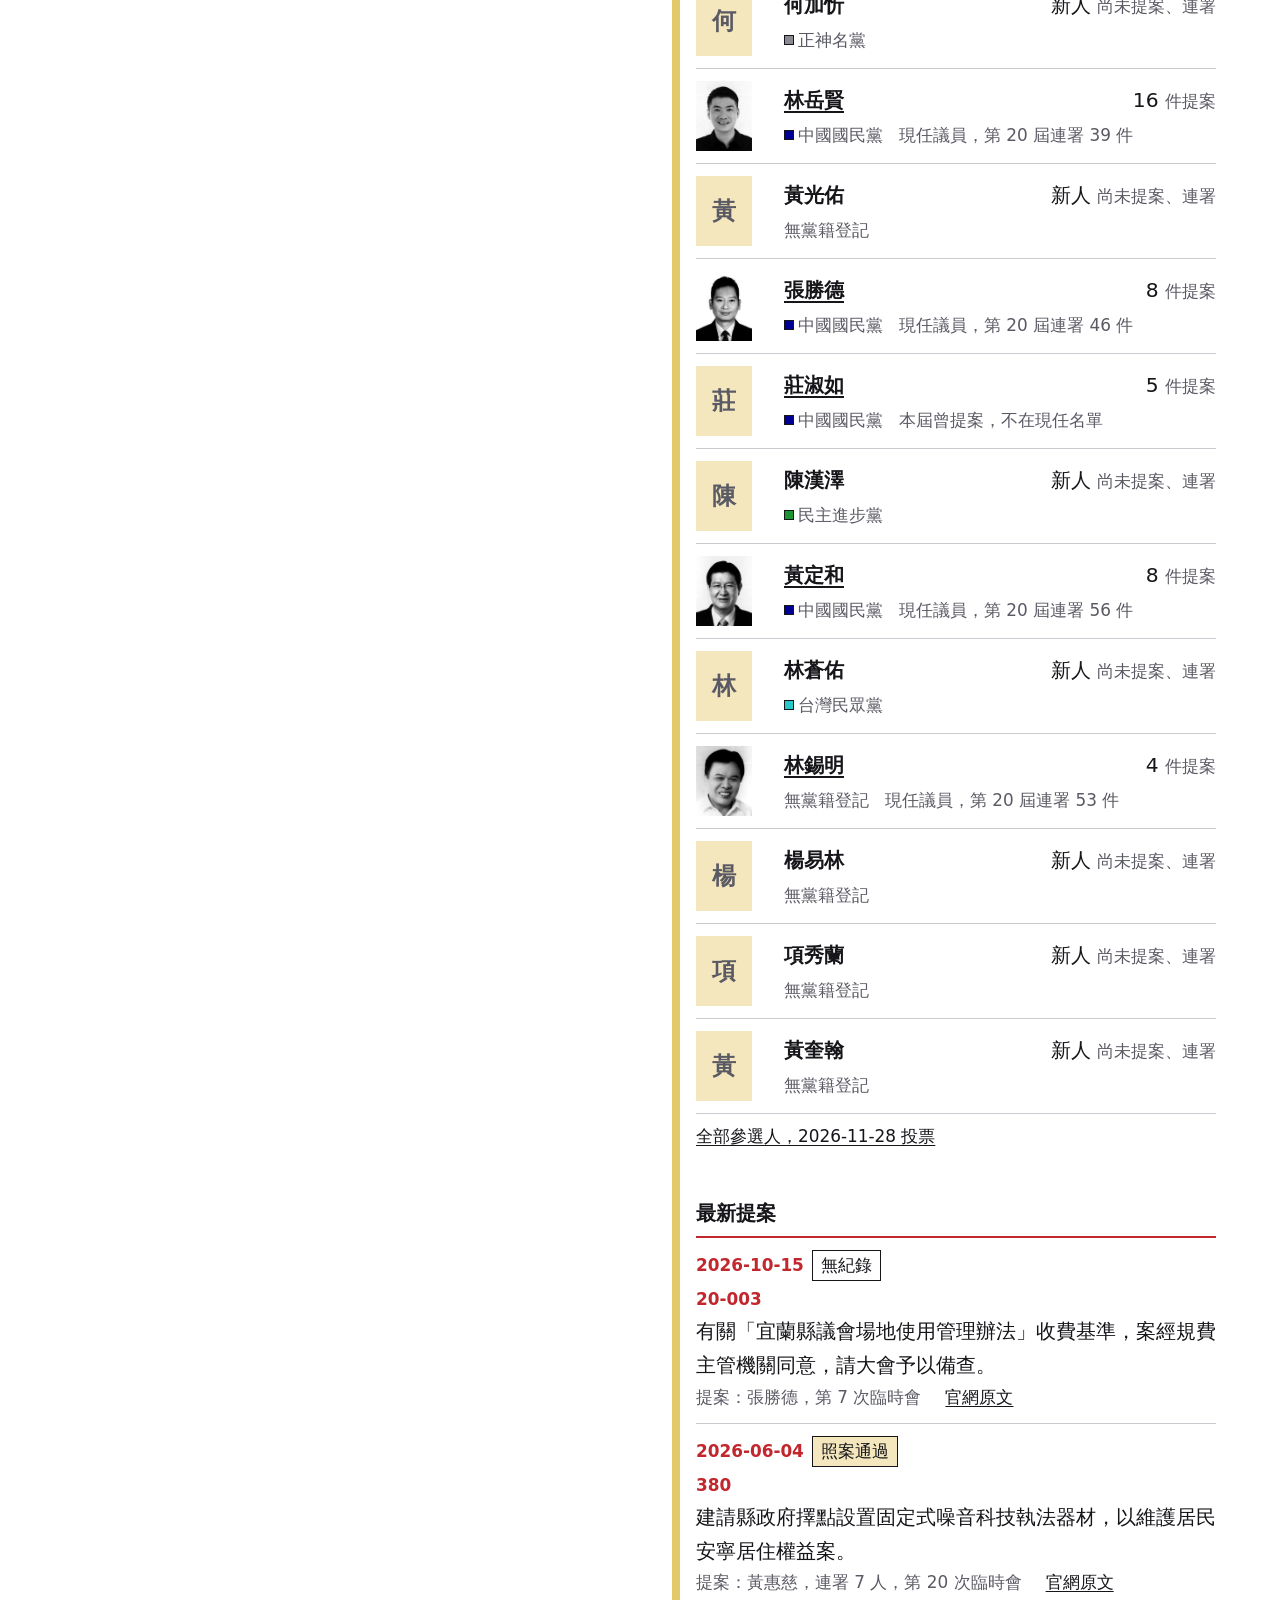
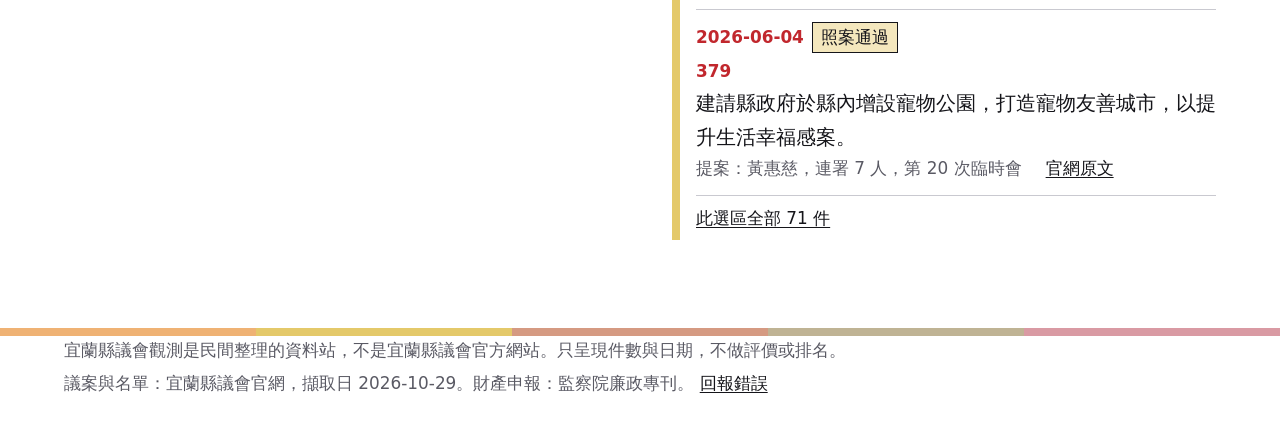
==== commit fb47438b: "加入第 21 屆參選人：中選會登記名冊 59 人，新人標示尚未提案、連署 Co-Authored-By: Claude Fable 5.1 <noreply@anthropic.com>" ====
--- a/site/index.html
+++ b/site/index.html
@@ -14,8 +14,8 @@
   <meta name="twitter:card" content="summary_large_image">
   <link rel="icon" href="data:,">
   <link rel="preload" href="data/data.json" as="fetch" crossorigin>
-  <link rel="stylesheet" href="css/site.css?v=14">
-  <script src="js/app.js?v=14" defer></script>
+  <link rel="stylesheet" href="css/site.css?v=16">
+  <script src="js/app.js?v=16" defer></script>
 </head>
 <body>
   <a class="skip" href="#main">跳到主要內容</a>
@@ -28,6 +28,7 @@
         <a href="#/members" data-nav="members">議員</a>
         <a href="#/bills" data-nav="bills">議案</a>
         <a href="#/sessions" data-nav="sessions">會期</a>
+        <a href="#/candidates" data-nav="candidates">參選人</a>
         <a href="#/about" data-nav="about">關於</a>
       </nav>
     </div>
--- a/site/css/site.css
+++ b/site/css/site.css
@@ -169,6 +169,7 @@
 /* 清單列 */
 .rows > li { position: relative; display: grid; grid-template-columns: 1fr auto; column-gap: var(--s4); padding: var(--s3) 0; border-bottom: var(--rule) solid var(--line); }
 .rows .name { font-weight: 700; }
+.rows .alias { margin-left: var(--s2); color: var(--muted); font-weight: 400; font-size: var(--text-s); }
 .rows .name a::after { content: ""; position: absolute; inset: 0; }
 .rows > li:has(.name a:hover) { background: var(--tint); padding-inline: var(--s2); margin-inline: calc(-1 * var(--s2)); }
 .bill .meta a, .foot a { display: inline-block; padding-block: var(--s2); margin-block: calc(-1 * var(--s2)); }
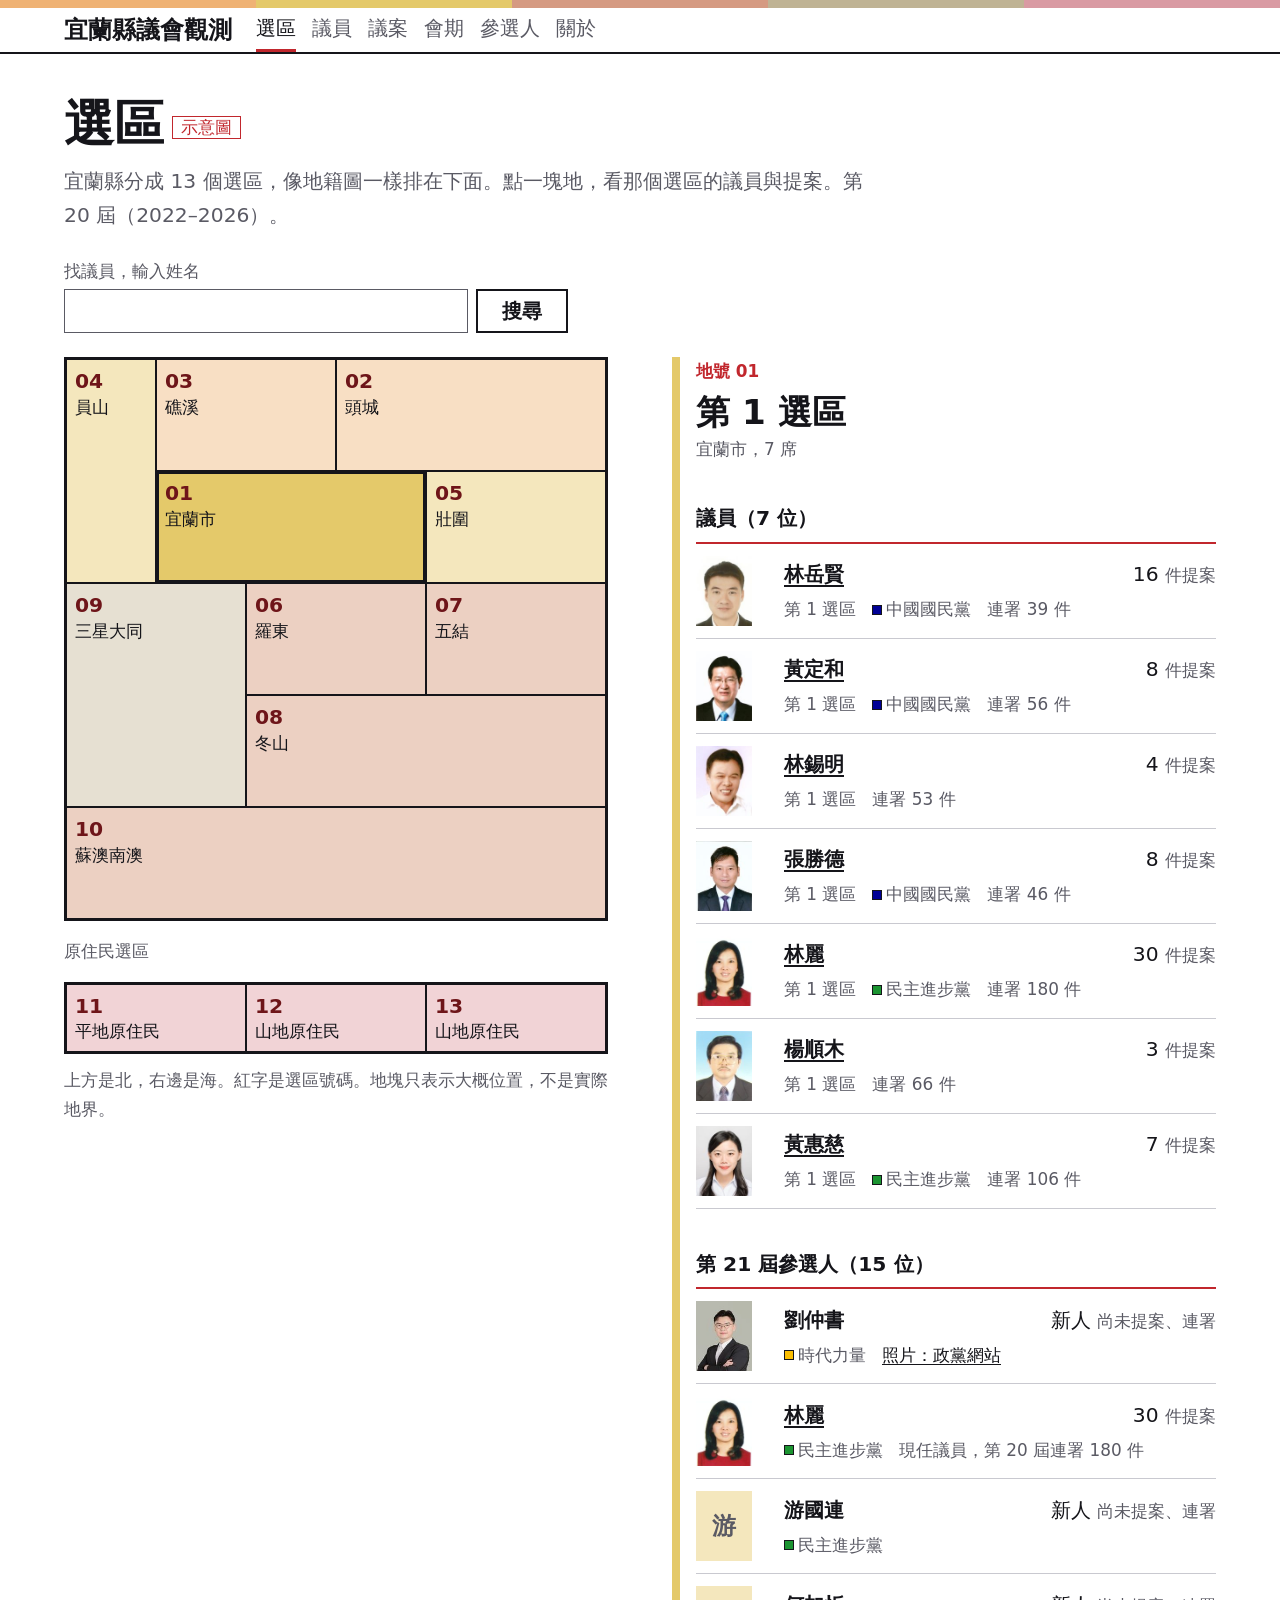
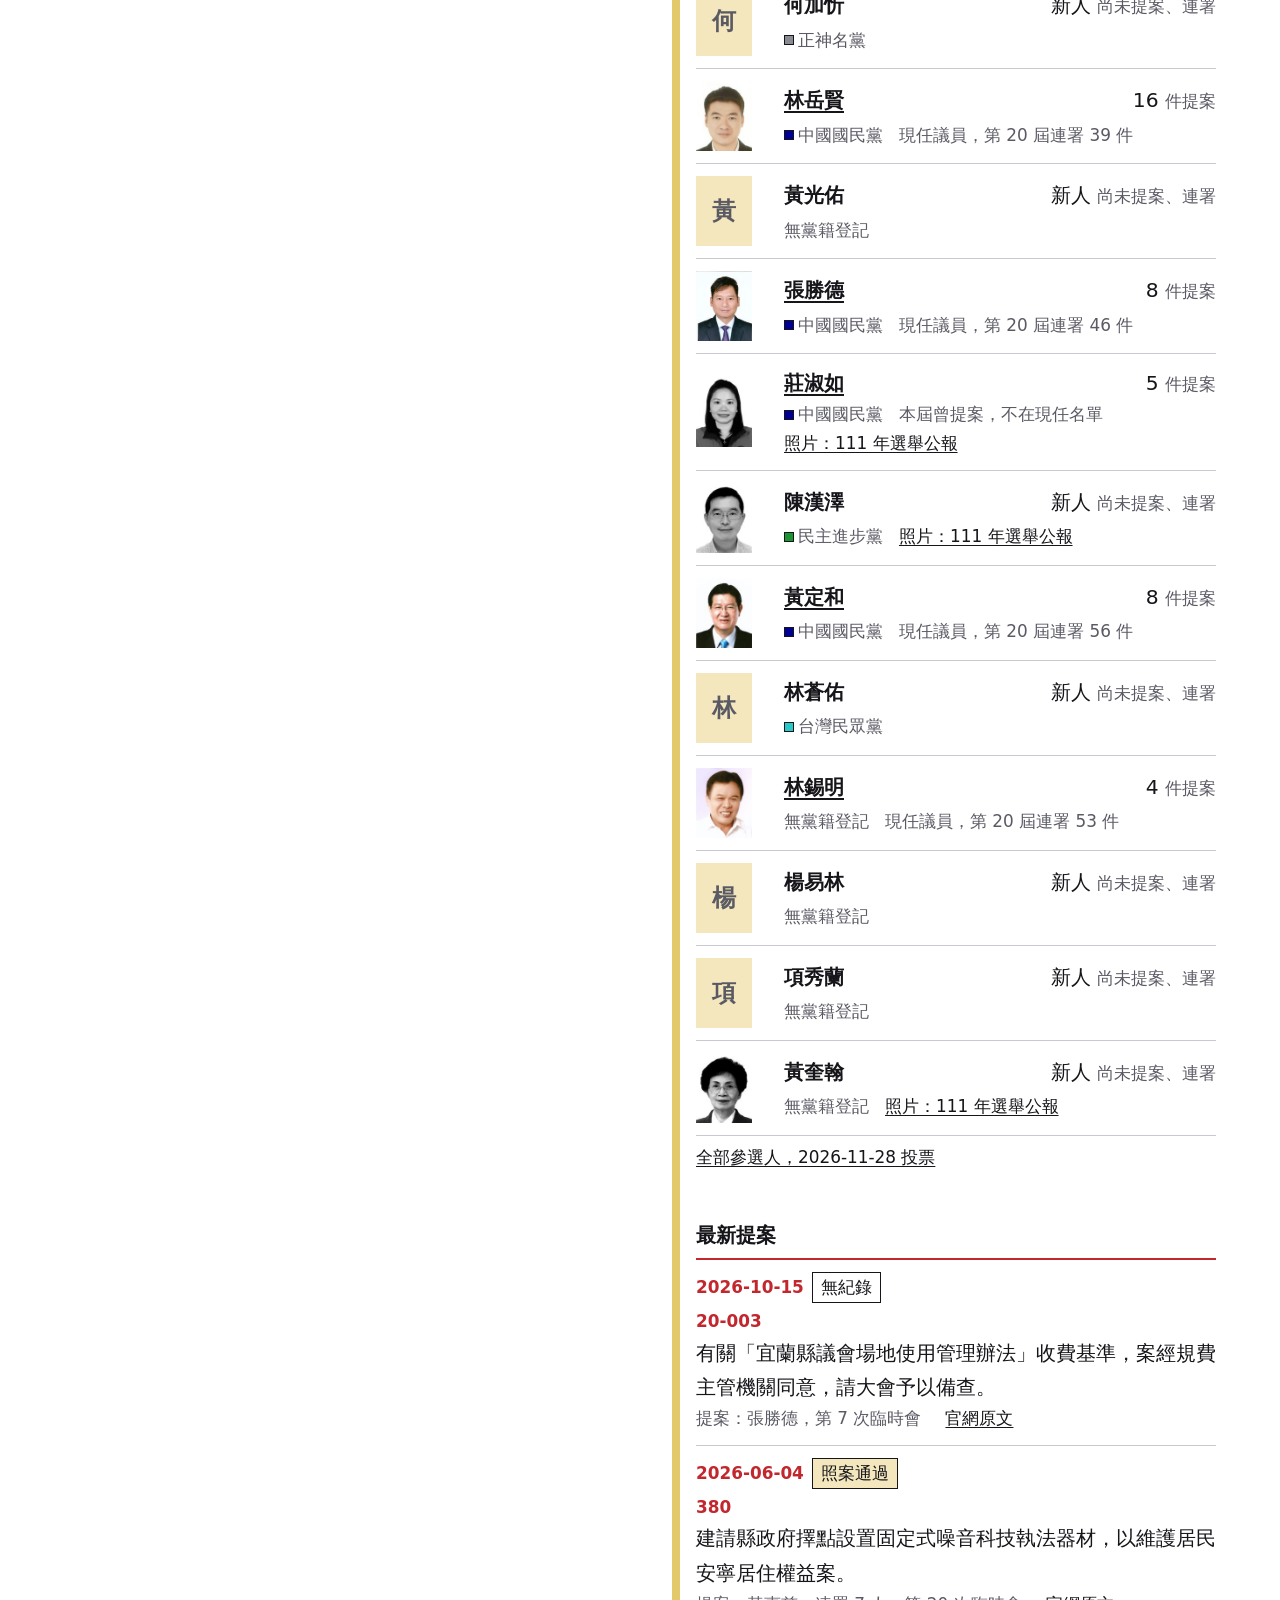
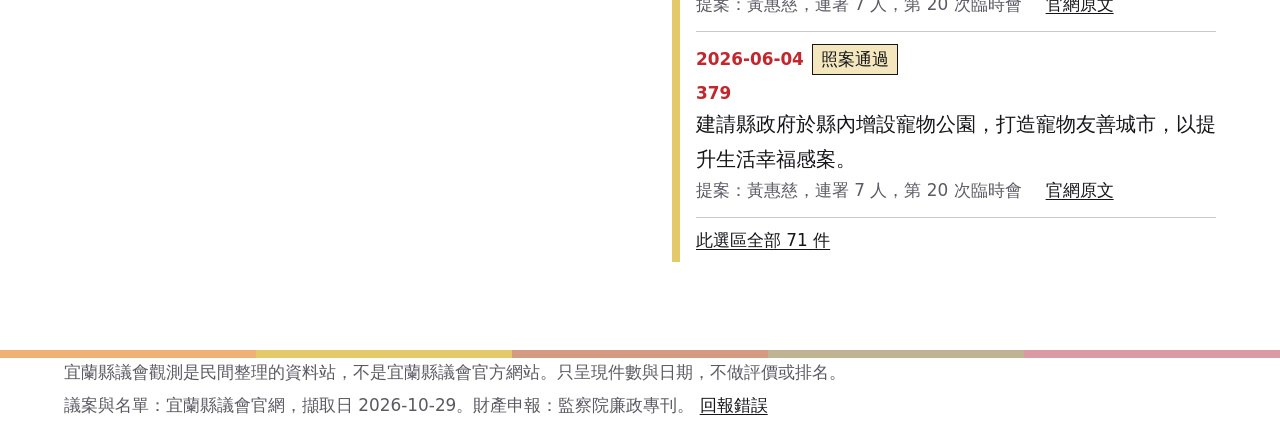
==== commit 78dfcea7: "照片全部改用議會官網彩色照；參選人照片取自 111 年公報（議員、鄉鎮長）、政黨網站與本人臉書 Co-Authored-By: Claude Fable 5.1 <noreply@anthropic." ====
--- a/site/index.html
+++ b/site/index.html
@@ -14,8 +14,8 @@
   <meta name="twitter:card" content="summary_large_image">
   <link rel="icon" href="data:,">
   <link rel="preload" href="data/data.json" as="fetch" crossorigin>
-  <link rel="stylesheet" href="css/site.css?v=16">
-  <script src="js/app.js?v=16" defer></script>
+  <link rel="stylesheet" href="css/site.css?v=18">
+  <script src="js/app.js?v=18" defer></script>
 </head>
 <body>
   <a class="skip" href="#main">跳到主要內容</a>
